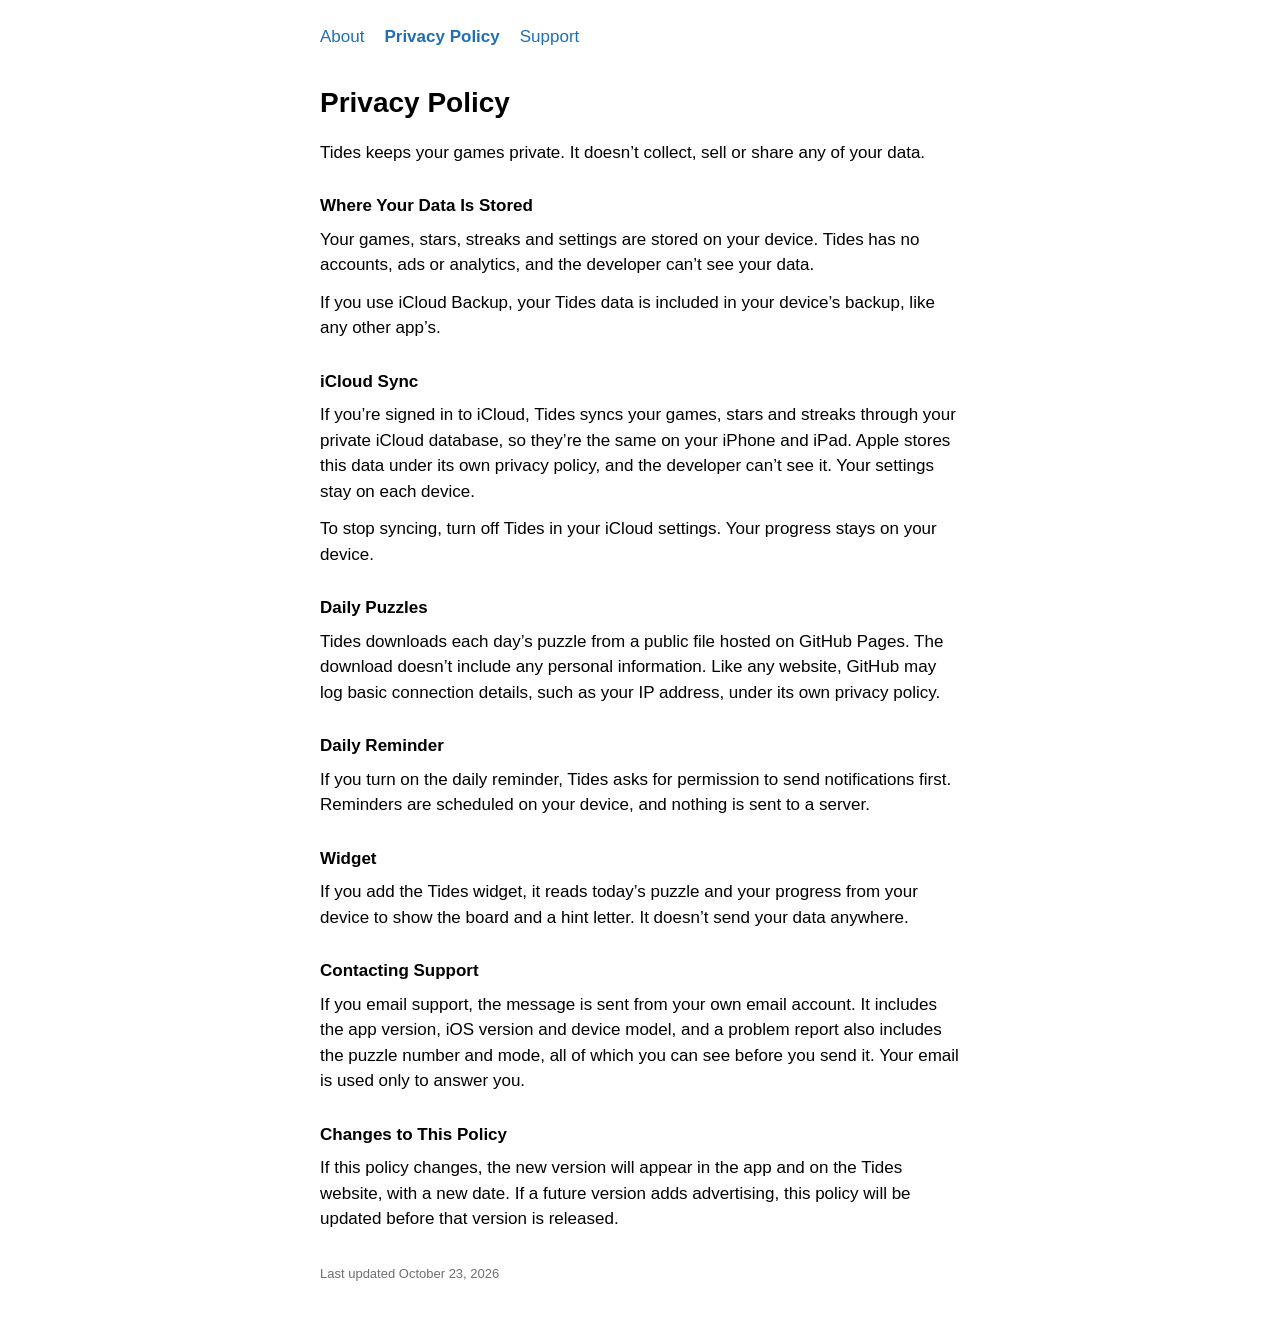
==== privacy.html @ 89041be2 "About, privacy policy and support pages for Tides Co-Authored-By: Claude Opus 5.5 <noreply@anthropic" ====
<!DOCTYPE html>
<html lang="en">
<head>
    <meta charset="utf-8">
    <meta name="viewport" content="width=device-width, initial-scale=1">
    <title>Tides Privacy Policy</title>
    <link rel="stylesheet" href="style.css">
</head>
<body>
    <nav>
        <a href="./">About</a>
        <a href="privacy.html" aria-current="page">Privacy Policy</a>
        <a href="support.html">Support</a>
    </nav>

    <h1>Privacy Policy</h1>
    <p>Tides keeps your games private. It doesn’t collect, sell or share any of your data.</p>

    <h2>Where Your Data Is Stored</h2>
    <p>Your games, stars, streaks and settings are stored on your device. Tides has no accounts, ads or analytics, and the developer can’t see your data.</p>
    <p>If you use iCloud Backup, your Tides data is included in your device’s backup, like any other app’s.</p>

    <h2>iCloud Sync</h2>
    <p>If you’re signed in to iCloud, Tides syncs your games, stars and streaks through your private iCloud database, so they’re the same on your iPhone and iPad. Apple stores this data under its own privacy policy, and the developer can’t see it. Your settings stay on each device.</p>
    <p>To stop syncing, turn off Tides in your iCloud settings. Your progress stays on your device.</p>

    <h2>Daily Puzzles</h2>
    <p>Tides downloads each day’s puzzle from a public file hosted on GitHub Pages. The download doesn’t include any personal information. Like any website, GitHub may log basic connection details, such as your IP address, under its own privacy policy.</p>

    <h2>Daily Reminder</h2>
    <p>If you turn on the daily reminder, Tides asks for permission to send notifications first. Reminders are scheduled on your device, and nothing is sent to a server.</p>

    <h2>Widget</h2>
    <p>If you add the Tides widget, it reads today’s puzzle and your progress from your device to show the board and a hint letter. It doesn’t send your data anywhere.</p>

    <h2>Contacting Support</h2>
    <p>If you email support, the message is sent from your own email account. It includes the app version, iOS version and device model, and a problem report also includes the puzzle number and mode, all of which you can see before you send it. Your email is used only to answer you.</p>

    <h2>Changes to This Policy</h2>
    <p>If this policy changes, the new version will appear in the app and on the Tides website, with a new date. If a future version adds advertising, this policy will be updated before that version is released.</p>

    <p class="updated">Last updated October 23, 2026</p>
</body>
</html>
---- style.css ----
:root {
    color-scheme: light dark;
    --accent: #1f6fb2;
    --secondary: #6e6e73;
}

@media (prefers-color-scheme: dark) {
    :root {
        --accent: #4da3ff;
        --secondary: #98989d;
    }
}

body {
    font: 17px/1.5 -apple-system, BlinkMacSystemFont, "Helvetica Neue", Helvetica, Arial, sans-serif;
    max-width: 640px;
    margin: 0 auto;
    padding: 24px 20px 48px;
}

nav {
    display: flex;
    gap: 20px;
    margin-bottom: 32px;
}

nav a {
    color: var(--accent);
    text-decoration: none;
}

nav a[aria-current="page"] {
    font-weight: 600;
}

h1 {
    font-size: 28px;
    margin: 0 0 16px;
}

h2 {
    font-size: 17px;
    margin: 28px 0 8px;
}

p {
    margin: 0 0 12px;
}

a {
    color: var(--accent);
}

.updated {
    color: var(--secondary);
    font-size: 13px;
    margin-top: 32px;
}
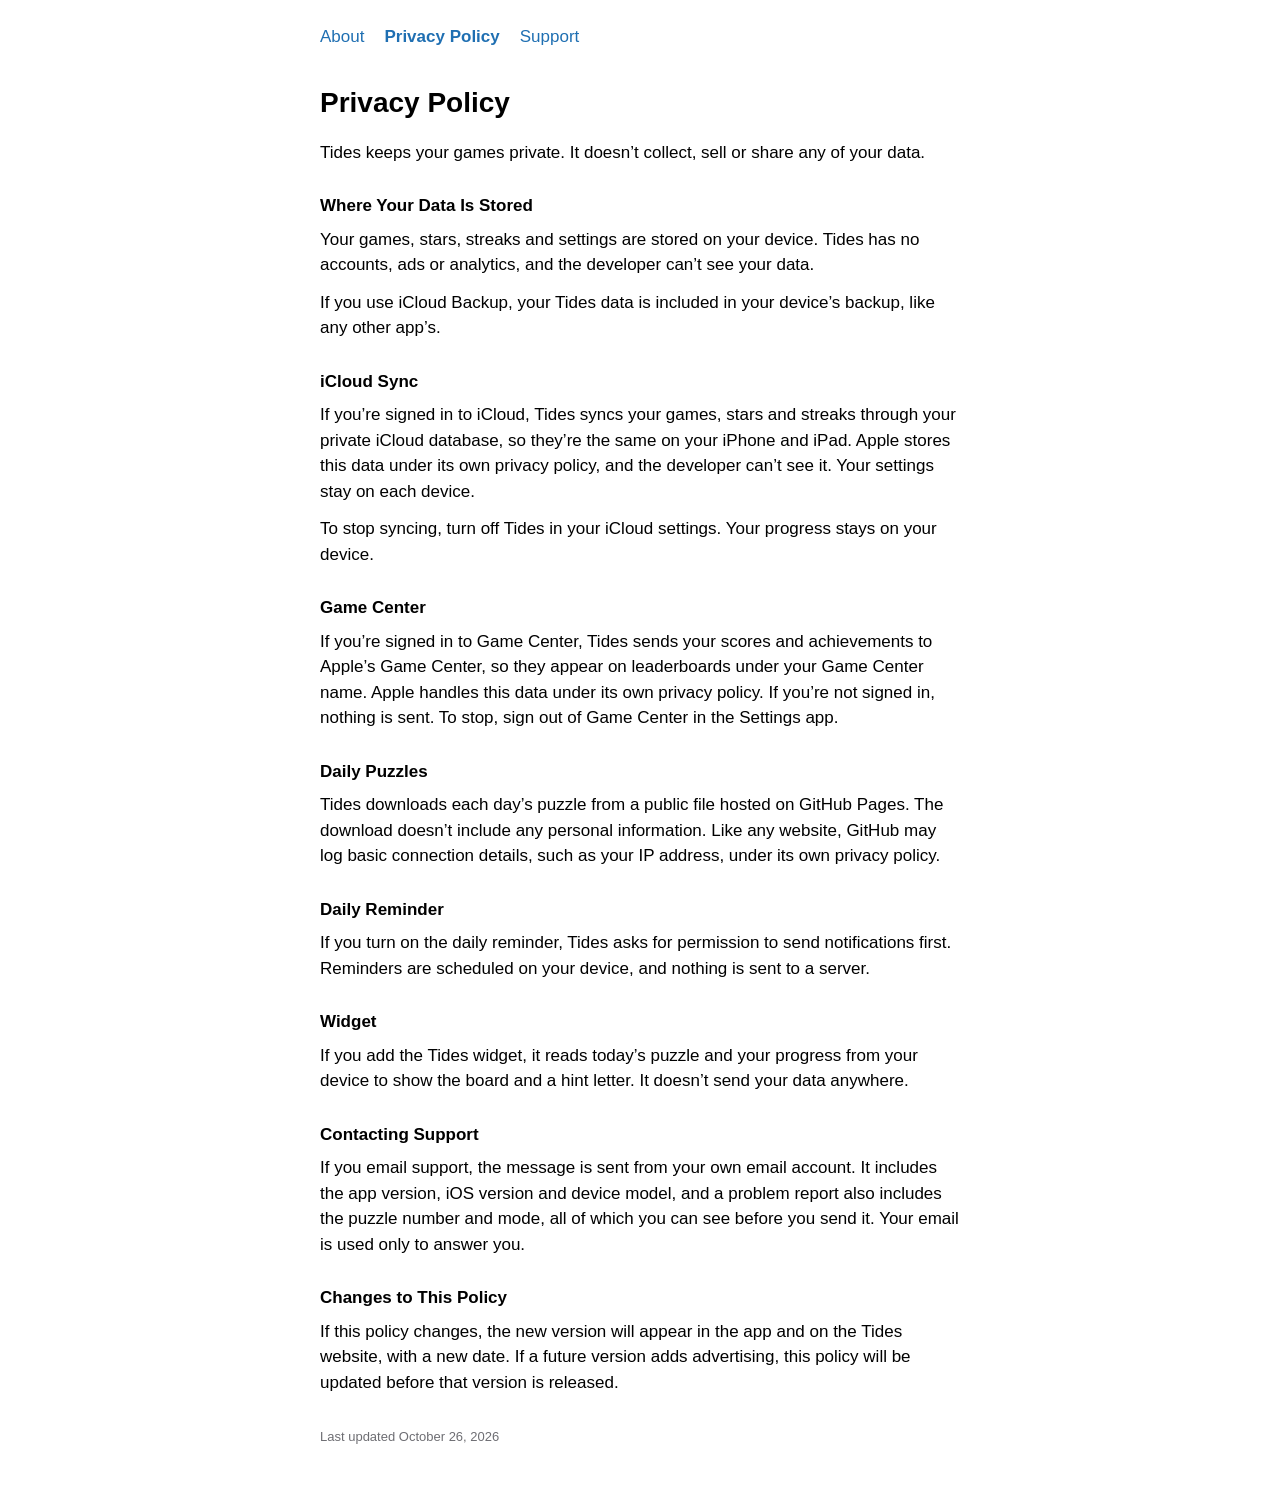
==== commit aac3aa8f: "Privacy: Game Center section Co-Authored-By: Claude Opus 5.5 <noreply@anthropic.com>" ====
--- a/privacy.html
+++ b/privacy.html
@@ -24,6 +24,9 @@
     <p>If you’re signed in to iCloud, Tides syncs your games, stars and streaks through your private iCloud database, so they’re the same on your iPhone and iPad. Apple stores this data under its own privacy policy, and the developer can’t see it. Your settings stay on each device.</p>
     <p>To stop syncing, turn off Tides in your iCloud settings. Your progress stays on your device.</p>
 
+    <h2>Game Center</h2>
+    <p>If you’re signed in to Game Center, Tides sends your scores and achievements to Apple’s Game Center, so they appear on leaderboards under your Game Center name. Apple handles this data under its own privacy policy. If you’re not signed in, nothing is sent. To stop, sign out of Game Center in the Settings app.</p>
+
     <h2>Daily Puzzles</h2>
     <p>Tides downloads each day’s puzzle from a public file hosted on GitHub Pages. The download doesn’t include any personal information. Like any website, GitHub may log basic connection details, such as your IP address, under its own privacy policy.</p>
 
@@ -39,6 +42,6 @@
     <h2>Changes to This Policy</h2>
     <p>If this policy changes, the new version will appear in the app and on the Tides website, with a new date. If a future version adds advertising, this policy will be updated before that version is released.</p>
 
-    <p class="updated">Last updated October 23, 2026</p>
+    <p class="updated">Last updated October 26, 2026</p>
 </body>
 </html>
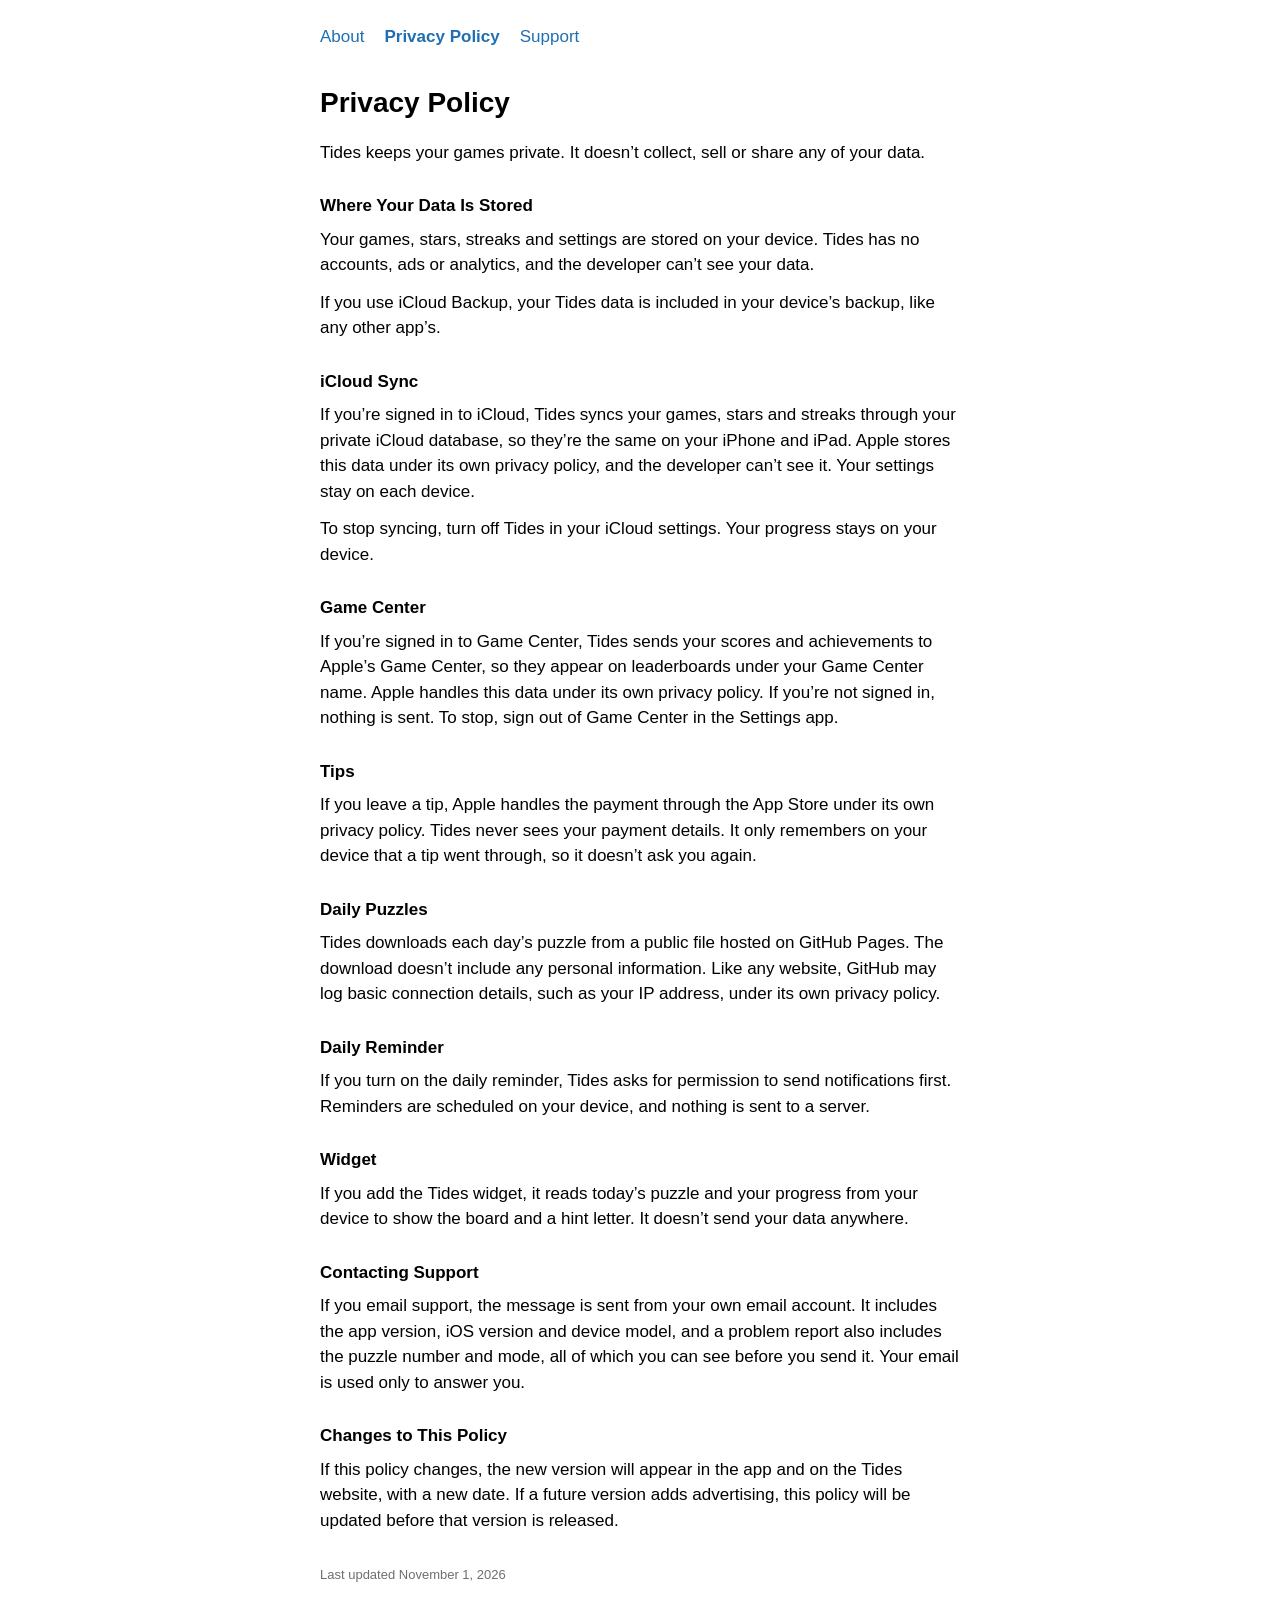
==== commit bf7f044c: "Privacy: Tips section Co-Authored-By: Claude Opus 5.5 <noreply@anthropic.com>" ====
--- a/privacy.html
+++ b/privacy.html
@@ -27,6 +27,9 @@
     <h2>Game Center</h2>
     <p>If you’re signed in to Game Center, Tides sends your scores and achievements to Apple’s Game Center, so they appear on leaderboards under your Game Center name. Apple handles this data under its own privacy policy. If you’re not signed in, nothing is sent. To stop, sign out of Game Center in the Settings app.</p>
 
+    <h2>Tips</h2>
+    <p>If you leave a tip, Apple handles the payment through the App Store under its own privacy policy. Tides never sees your payment details. It only remembers on your device that a tip went through, so it doesn’t ask you again.</p>
+
     <h2>Daily Puzzles</h2>
     <p>Tides downloads each day’s puzzle from a public file hosted on GitHub Pages. The download doesn’t include any personal information. Like any website, GitHub may log basic connection details, such as your IP address, under its own privacy policy.</p>
 
@@ -42,6 +45,6 @@
     <h2>Changes to This Policy</h2>
     <p>If this policy changes, the new version will appear in the app and on the Tides website, with a new date. If a future version adds advertising, this policy will be updated before that version is released.</p>
 
-    <p class="updated">Last updated October 26, 2026</p>
+    <p class="updated">Last updated November 1, 2026</p>
 </body>
 </html>
